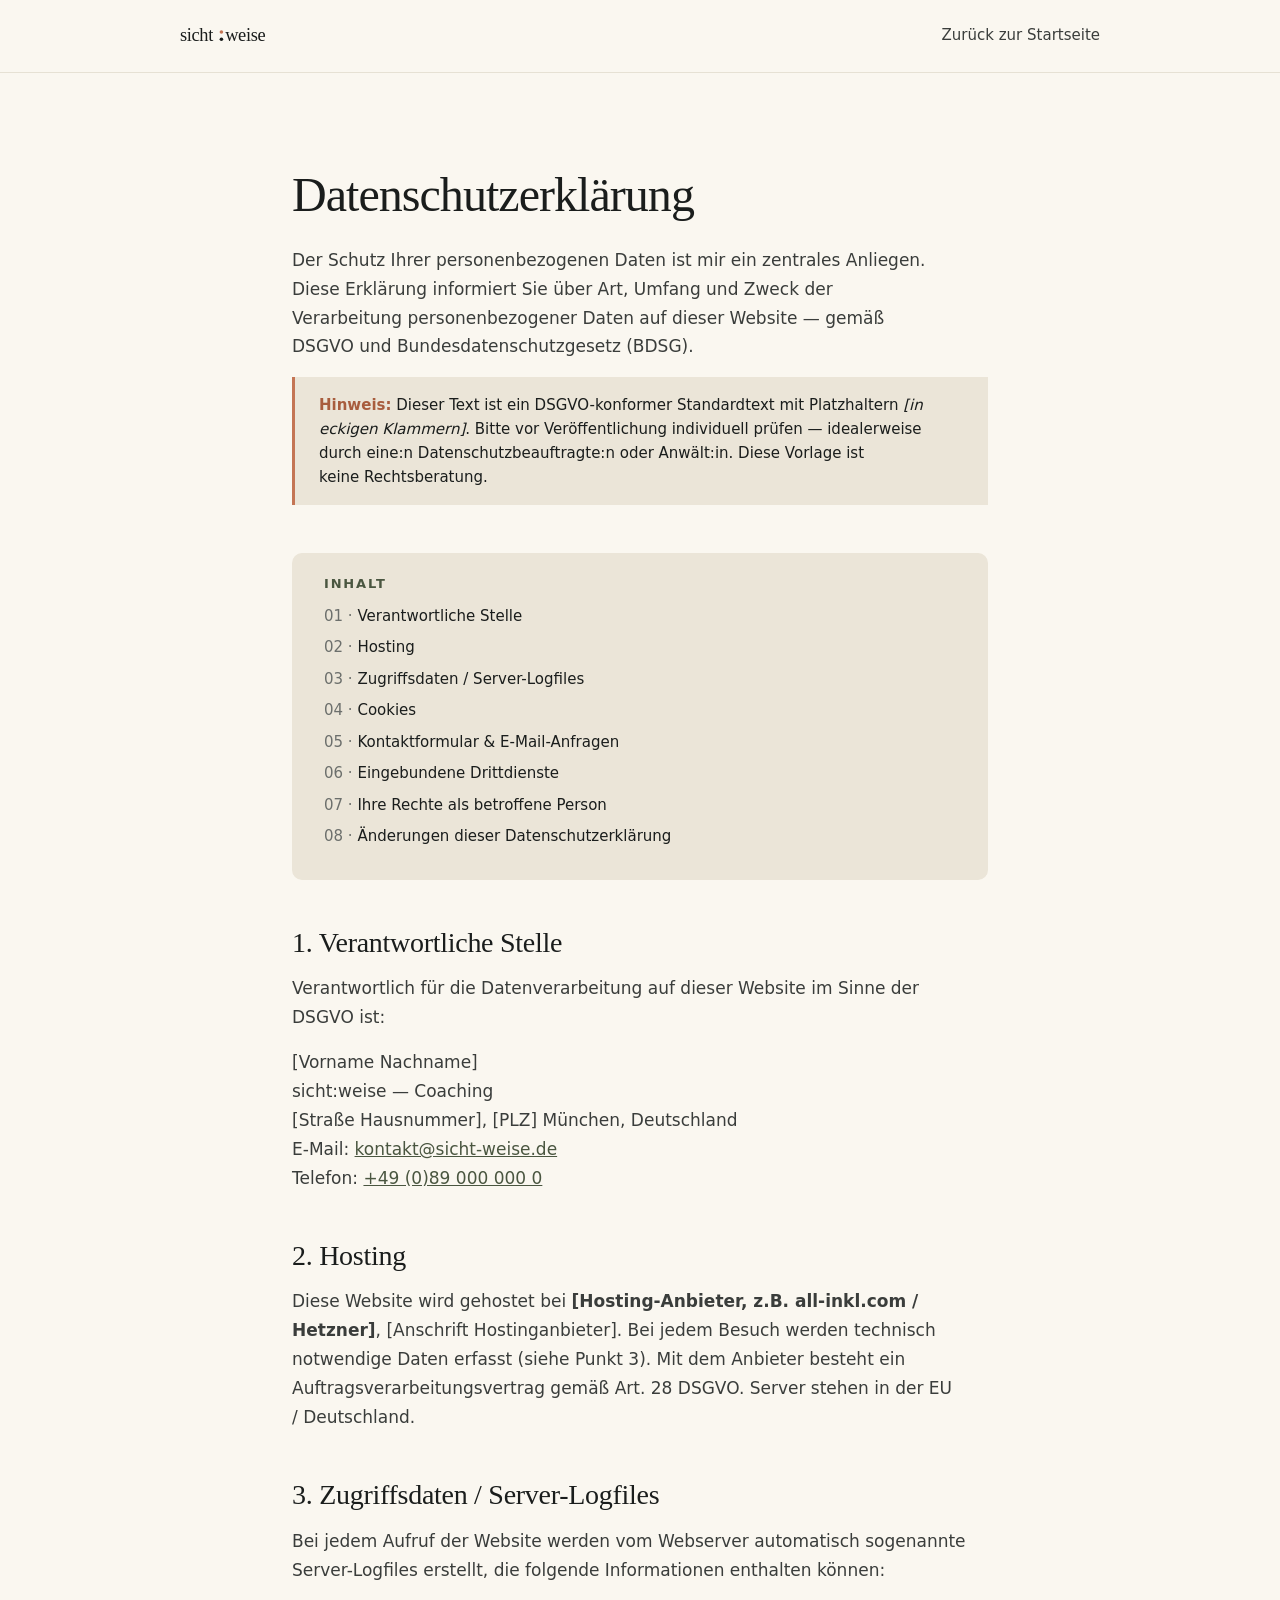
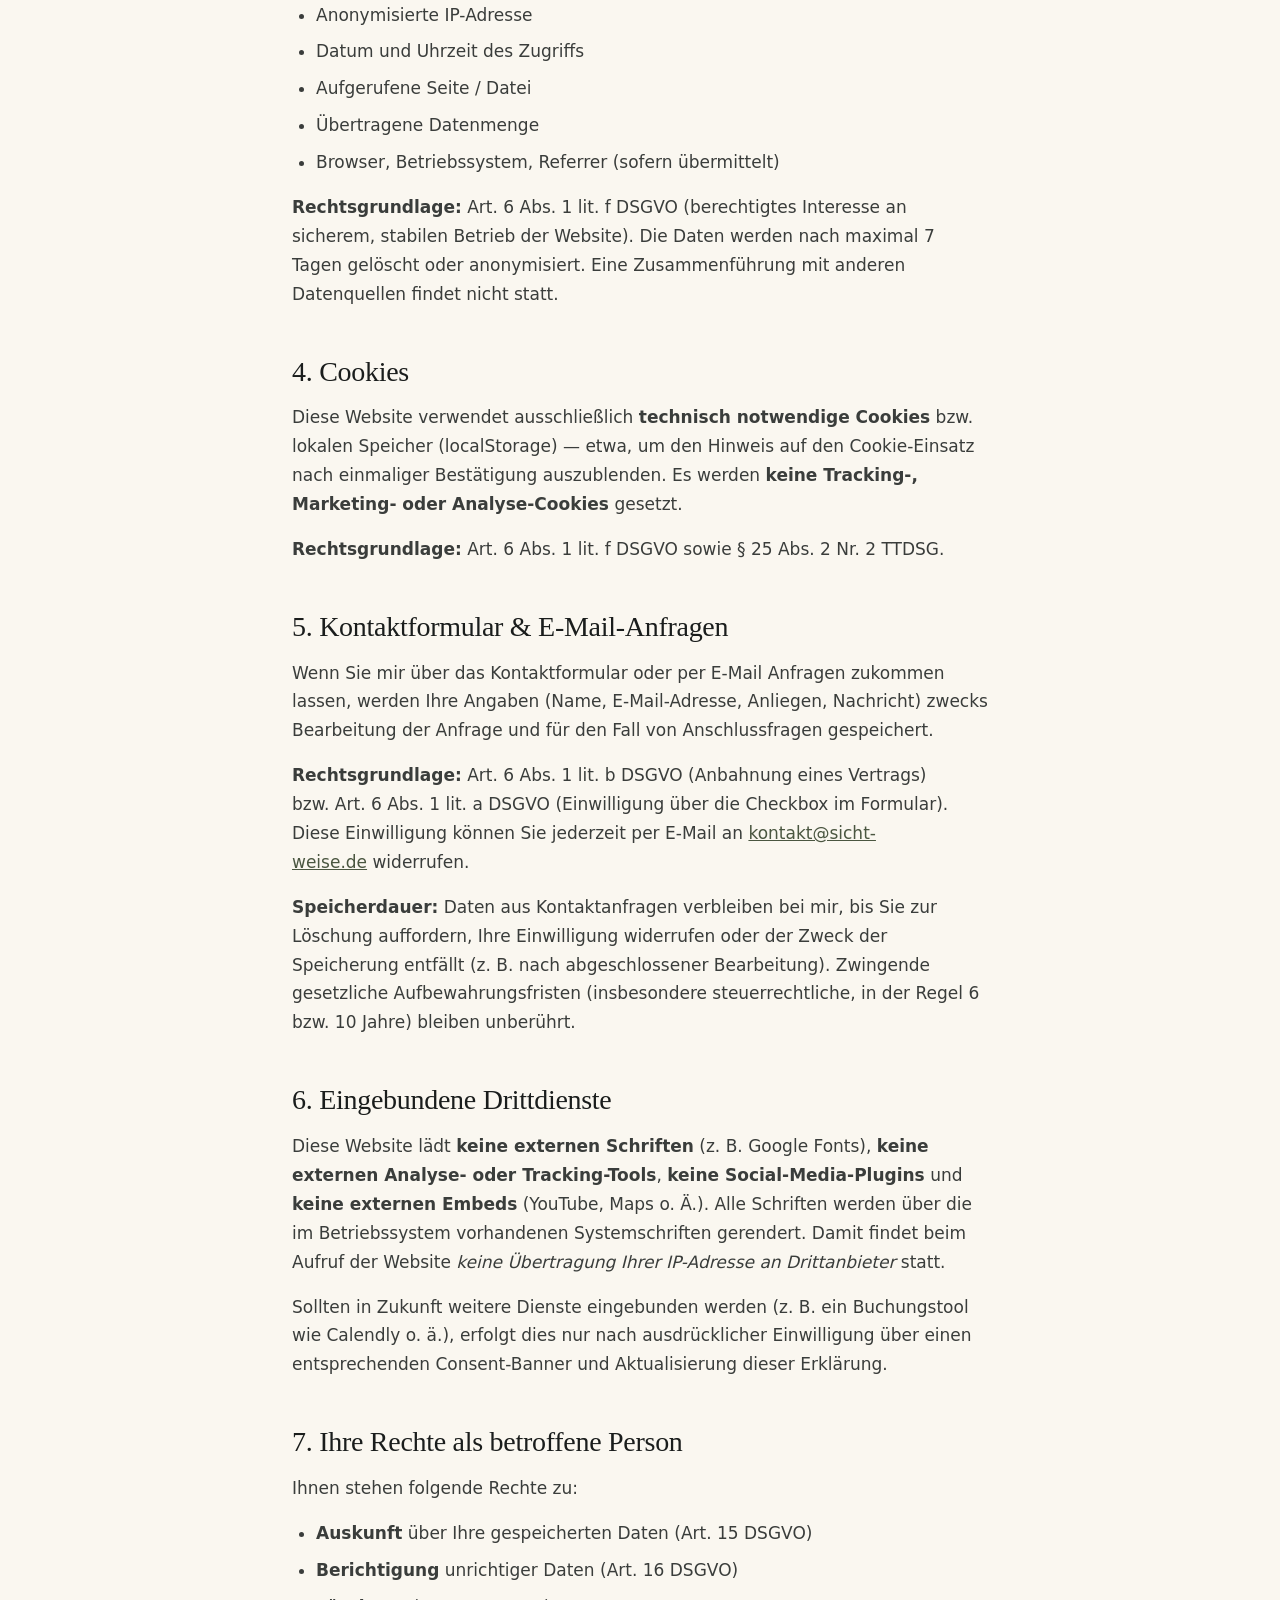
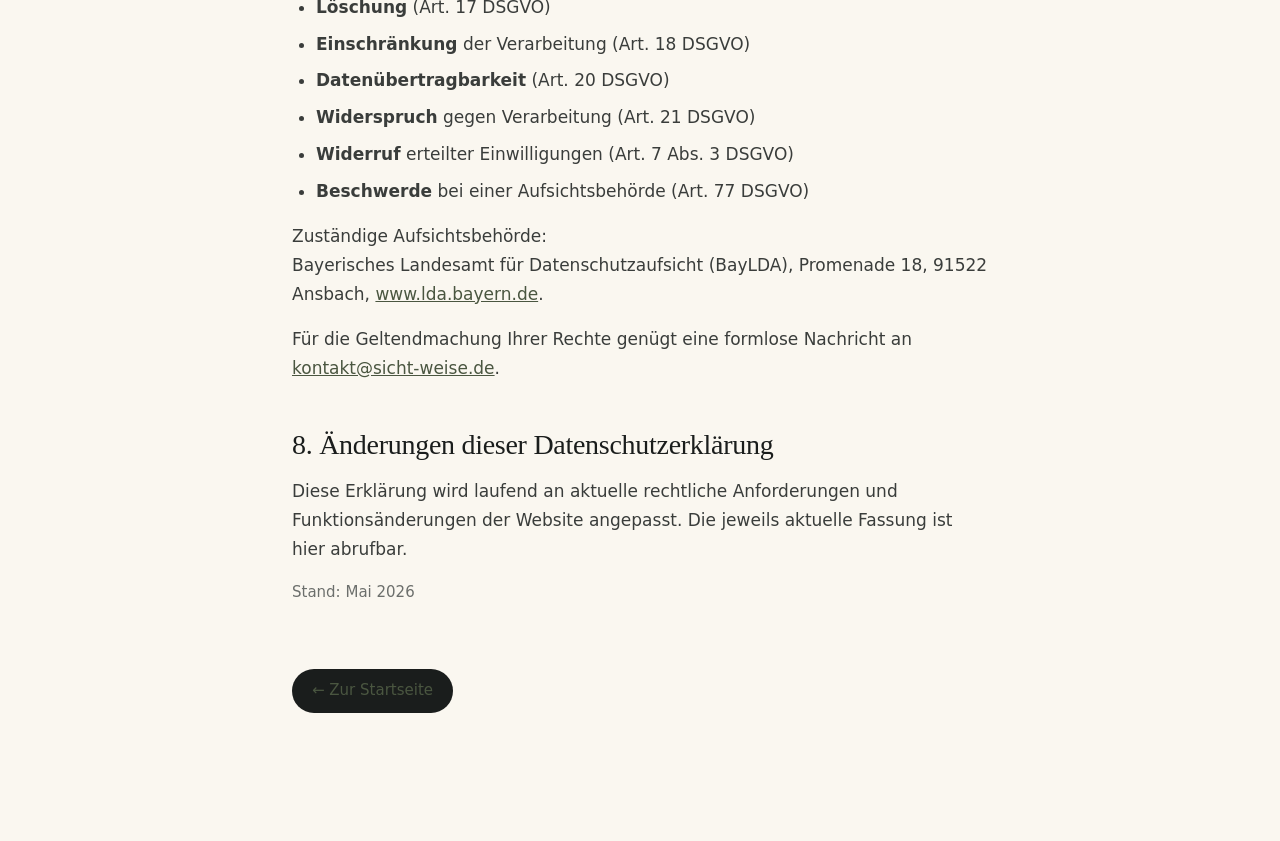
==== datenschutz.html @ 98a250e6 "Initial implementation of sicht:weise landing page Hub page with logo system, design tokens, two lan" ====
<!DOCTYPE html>
<html lang="de">
<head>
<meta charset="UTF-8" />
<meta name="viewport" content="width=device-width, initial-scale=1" />
<title>Datenschutzerklärung — sicht:weise</title>
<meta name="description" content="Datenschutzerklärung gemäß DSGVO für sicht:weise. Keine externen Tracker, keine Drittanbieter-Fonts, transparente Datenverarbeitung." />
<meta name="robots" content="noindex, follow" />
<link rel="icon" type="image/svg+xml" href="assets/logo-mark.svg" />
<link rel="stylesheet" href="styles/tokens.css" />
<style>
  body { background: var(--paper); }
  .legal-nav { border-bottom: 1px solid var(--line-soft); padding: var(--s-5) var(--s-6); }
  .legal-nav__inner { max-width: 920px; margin: 0 auto; display: flex; justify-content: space-between; align-items: center; }
  .legal-nav img { height: 24px; }
  .legal-nav a { color: var(--ink-soft); text-decoration: none; font-size: var(--t-sm); }
  .legal-nav a:hover { color: var(--ink); }
  main.legal { max-width: 760px; margin: 0 auto; padding: var(--s-9) var(--s-6) var(--s-10); }
  .legal h1 { font-family: var(--serif); font-size: var(--t-3xl); font-weight: 400; letter-spacing: -0.02em; margin-bottom: var(--s-5); color: var(--ink); }
  .legal__intro { font-size: var(--t-md); color: var(--ink-soft); line-height: 1.65; margin-bottom: var(--s-8); max-width: 60ch; }
  .legal h2 { font-family: var(--serif); font-size: var(--t-xl); font-weight: 400; letter-spacing: -0.01em; margin: var(--s-7) 0 var(--s-4); color: var(--ink); }
  .legal h3 { font-family: var(--serif); font-size: var(--t-lg); font-weight: 400; margin: var(--s-5) 0 var(--s-3); color: var(--ink); }
  .legal p, .legal li { font-size: var(--t-base); line-height: 1.7; color: var(--ink-soft); margin-bottom: var(--s-4); }
  .legal a { color: var(--sage-deep); }
  .legal__placeholder { background: var(--cream-deep); border-left: 3px solid var(--clay); padding: var(--s-4) var(--s-5); margin-bottom: var(--s-7); font-size: var(--t-sm); line-height: 1.6; color: var(--ink); }
  .legal__placeholder strong { color: var(--clay-deep); }
  .legal ul { padding-left: var(--s-5); margin-bottom: var(--s-4); }
  .legal ul li { list-style: disc; margin-bottom: var(--s-2); }
  .legal__back { display: inline-block; margin-top: var(--s-7); padding: 10px 20px; background: var(--ink); color: var(--paper); text-decoration: none; border-radius: 999px; font-size: var(--t-sm); }
  .toc { background: var(--cream-deep); padding: var(--s-5) var(--s-6); margin-bottom: var(--s-7); border-radius: var(--radius-lg); }
  .toc h4 { font-size: var(--t-xs); letter-spacing: 0.14em; text-transform: uppercase; color: var(--sage-deep); margin-bottom: var(--s-3); font-weight: 600; }
  .toc ol { counter-reset: toc; padding: 0; }
  .toc li { font-size: var(--t-sm); margin-bottom: 6px; color: var(--ink); counter-increment: toc; list-style: none; }
  .toc li::before { content: counter(toc, decimal-leading-zero) "  ·  "; color: var(--ink-mute); }
  .toc a { color: var(--ink); text-decoration: none; }
  .toc a:hover { color: var(--sage-deep); }
</style>
</head>
<body>
<nav class="legal-nav" aria-label="Hauptnavigation">
  <div class="legal-nav__inner">
    <a href="index.html" aria-label="Zur Startseite"><img src="assets/logo.svg" alt="sicht:weise" /></a>
    <a href="index.html">Zurück zur Startseite</a>
  </div>
</nav>

<main class="legal">
  <h1>Datenschutzerklärung</h1>
  <p class="legal__intro">
    Der Schutz Ihrer personenbezogenen Daten ist mir ein zentrales Anliegen. Diese Erklärung
    informiert Sie über Art, Umfang und Zweck der Verarbeitung personenbezogener Daten
    auf dieser Website — gemäß DSGVO und Bundesdatenschutzgesetz (BDSG).
  </p>

  <div class="legal__placeholder">
    <strong>Hinweis:</strong> Dieser Text ist ein DSGVO-konformer Standardtext mit Platzhaltern
    <em>[in eckigen Klammern]</em>. Bitte vor Veröffentlichung individuell prüfen — idealerweise
    durch eine:n Datenschutzbeauftragte:n oder Anwält:in. Diese Vorlage ist keine Rechtsberatung.
  </div>

  <div class="toc">
    <h4>Inhalt</h4>
    <ol>
      <li><a href="#verantwortlich">Verantwortliche Stelle</a></li>
      <li><a href="#hosting">Hosting</a></li>
      <li><a href="#zugriffsdaten">Zugriffsdaten / Server-Logfiles</a></li>
      <li><a href="#cookies">Cookies</a></li>
      <li><a href="#kontakt">Kontaktformular &amp; E-Mail-Anfragen</a></li>
      <li><a href="#dienste">Eingebundene Drittdienste</a></li>
      <li><a href="#rechte">Ihre Rechte als betroffene Person</a></li>
      <li><a href="#aenderungen">Änderungen dieser Datenschutzerklärung</a></li>
    </ol>
  </div>

  <h2 id="verantwortlich">1. Verantwortliche Stelle</h2>
  <p>Verantwortlich für die Datenverarbeitung auf dieser Website im Sinne der DSGVO ist:</p>
  <p>
    [Vorname Nachname]<br />
    sicht:weise — Coaching<br />
    [Straße Hausnummer], [PLZ] München, Deutschland<br />
    E-Mail: <a href="mailto:kontakt@sicht-weise.de">kontakt@sicht-weise.de</a><br />
    Telefon: <a href="tel:+49890000000">+49 (0)89 000 000 0</a>
  </p>

  <h2 id="hosting">2. Hosting</h2>
  <p>
    Diese Website wird gehostet bei <strong>[Hosting-Anbieter, z.B. all-inkl.com / Hetzner]</strong>,
    [Anschrift Hostinganbieter]. Bei jedem Besuch werden technisch notwendige Daten erfasst
    (siehe Punkt 3). Mit dem Anbieter besteht ein Auftragsverarbeitungsvertrag gemäß
    Art. 28 DSGVO. Server stehen in der EU / Deutschland.
  </p>

  <h2 id="zugriffsdaten">3. Zugriffsdaten / Server-Logfiles</h2>
  <p>Bei jedem Aufruf der Website werden vom Webserver automatisch sogenannte Server-Logfiles erstellt, die folgende Informationen enthalten können:</p>
  <ul>
    <li>Anonymisierte IP-Adresse</li>
    <li>Datum und Uhrzeit des Zugriffs</li>
    <li>Aufgerufene Seite / Datei</li>
    <li>Übertragene Datenmenge</li>
    <li>Browser, Betriebssystem, Referrer (sofern übermittelt)</li>
  </ul>
  <p>
    <strong>Rechtsgrundlage:</strong> Art. 6 Abs. 1 lit. f DSGVO (berechtigtes Interesse an
    sicherem, stabilen Betrieb der Website). Die Daten werden nach maximal 7 Tagen gelöscht
    oder anonymisiert. Eine Zusammenführung mit anderen Datenquellen findet nicht statt.
  </p>

  <h2 id="cookies">4. Cookies</h2>
  <p>
    Diese Website verwendet ausschließlich <strong>technisch notwendige Cookies</strong>
    bzw. lokalen Speicher (localStorage) — etwa, um den Hinweis auf den Cookie-Einsatz
    nach einmaliger Bestätigung auszublenden. Es werden <strong>keine Tracking-, Marketing-
    oder Analyse-Cookies</strong> gesetzt.
  </p>
  <p><strong>Rechtsgrundlage:</strong> Art. 6 Abs. 1 lit. f DSGVO sowie § 25 Abs. 2 Nr. 2 TTDSG.</p>

  <h2 id="kontakt">5. Kontaktformular &amp; E-Mail-Anfragen</h2>
  <p>
    Wenn Sie mir über das Kontaktformular oder per E-Mail Anfragen zukommen lassen, werden
    Ihre Angaben (Name, E-Mail-Adresse, Anliegen, Nachricht) zwecks Bearbeitung der Anfrage
    und für den Fall von Anschlussfragen gespeichert.
  </p>
  <p>
    <strong>Rechtsgrundlage:</strong> Art. 6 Abs. 1 lit. b DSGVO (Anbahnung eines Vertrags)
    bzw. Art. 6 Abs. 1 lit. a DSGVO (Einwilligung über die Checkbox im Formular).
    Diese Einwilligung können Sie jederzeit per E-Mail an
    <a href="mailto:kontakt@sicht-weise.de">kontakt@sicht-weise.de</a> widerrufen.
  </p>
  <p>
    <strong>Speicherdauer:</strong> Daten aus Kontaktanfragen verbleiben bei mir, bis Sie zur
    Löschung auffordern, Ihre Einwilligung widerrufen oder der Zweck der Speicherung entfällt
    (z. B. nach abgeschlossener Bearbeitung). Zwingende gesetzliche Aufbewahrungsfristen
    (insbesondere steuerrechtliche, in der Regel 6 bzw. 10 Jahre) bleiben unberührt.
  </p>

  <h2 id="dienste">6. Eingebundene Drittdienste</h2>
  <p>
    Diese Website lädt <strong>keine externen Schriften</strong> (z. B. Google Fonts),
    <strong>keine externen Analyse- oder Tracking-Tools</strong>, <strong>keine Social-Media-Plugins</strong>
    und <strong>keine externen Embeds</strong> (YouTube, Maps o. Ä.). Alle Schriften
    werden über die im Betriebssystem vorhandenen Systemschriften gerendert. Damit
    findet beim Aufruf der Website <em>keine Übertragung Ihrer IP-Adresse an Drittanbieter</em> statt.
  </p>
  <p>
    Sollten in Zukunft weitere Dienste eingebunden werden (z. B. ein Buchungstool wie
    Calendly o. ä.), erfolgt dies nur nach ausdrücklicher Einwilligung über einen
    entsprechenden Consent-Banner und Aktualisierung dieser Erklärung.
  </p>

  <h2 id="rechte">7. Ihre Rechte als betroffene Person</h2>
  <p>Ihnen stehen folgende Rechte zu:</p>
  <ul>
    <li><strong>Auskunft</strong> über Ihre gespeicherten Daten (Art. 15 DSGVO)</li>
    <li><strong>Berichtigung</strong> unrichtiger Daten (Art. 16 DSGVO)</li>
    <li><strong>Löschung</strong> (Art. 17 DSGVO)</li>
    <li><strong>Einschränkung</strong> der Verarbeitung (Art. 18 DSGVO)</li>
    <li><strong>Datenübertragbarkeit</strong> (Art. 20 DSGVO)</li>
    <li><strong>Widerspruch</strong> gegen Verarbeitung (Art. 21 DSGVO)</li>
    <li><strong>Widerruf</strong> erteilter Einwilligungen (Art. 7 Abs. 3 DSGVO)</li>
    <li><strong>Beschwerde</strong> bei einer Aufsichtsbehörde (Art. 77 DSGVO)</li>
  </ul>
  <p>
    Zuständige Aufsichtsbehörde:<br />
    Bayerisches Landesamt für Datenschutzaufsicht (BayLDA), Promenade 18, 91522 Ansbach,
    <a href="https://www.lda.bayern.de" target="_blank" rel="noopener noreferrer">www.lda.bayern.de</a>.
  </p>
  <p>
    Für die Geltendmachung Ihrer Rechte genügt eine formlose Nachricht an
    <a href="mailto:kontakt@sicht-weise.de">kontakt@sicht-weise.de</a>.
  </p>

  <h2 id="aenderungen">8. Änderungen dieser Datenschutzerklärung</h2>
  <p>
    Diese Erklärung wird laufend an aktuelle rechtliche Anforderungen und Funktionsänderungen
    der Website angepasst. Die jeweils aktuelle Fassung ist hier abrufbar.
  </p>
  <p style="color: var(--ink-mute); font-size: var(--t-sm);">Stand: Mai 2026</p>

  <a class="legal__back" href="index.html">← Zur Startseite</a>
</main>
</body>
</html>
---- styles/tokens.css ----
/* sicht:weise — design tokens
   Shared across both landing page variants.
   No external font loading (DSGVO: keine externen Schriften nachgeladen). */

:root {
  /* Core palette — warm, calm, considered */
  --ink: #1a1d1c;          /* near-black, for type */
  --ink-soft: #3a3d3b;     /* secondary text */
  --ink-mute: #6c6f6c;     /* tertiary, captions */
  --cream: #f4efe6;        /* warm off-white, primary BG */
  --cream-deep: #ebe5d8;   /* secondary BG, cards */
  --paper: #faf7f0;        /* lightest BG */
  --sage: #6b7a5a;         /* calm green, mindful accent */
  --sage-deep: #4a5640;
  --sage-mist: #c8cfc0;
  --clay: #c47554;         /* warm terracotta, energy accent */
  --clay-deep: #a85d3e;
  --line: #d8d4c8;         /* hairlines */
  --line-soft: #e6e1d4;

  /* Type stacks — system only, no @font-face */
  --serif: "Iowan Old Style", "Palatino Linotype", "Palatino",
            "Book Antiqua", Georgia, "Times New Roman", serif;
  --sans:  ui-sans-serif, system-ui, -apple-system, "Segoe UI",
            "Helvetica Neue", Helvetica, Arial, sans-serif;
  --mono:  ui-monospace, "SF Mono", Menlo, Consolas, monospace;

  /* Spacing — based on a 4px grid, soft rhythm */
  --s-1: 4px;
  --s-2: 8px;
  --s-3: 12px;
  --s-4: 16px;
  --s-5: 24px;
  --s-6: 32px;
  --s-7: 48px;
  --s-8: 64px;
  --s-9: 96px;
  --s-10: 128px;
  --s-11: 160px;

  /* Type scale */
  --t-xs: 13px;
  --t-sm: 15px;
  --t-base: 17px;
  --t-md: 19px;
  --t-lg: 22px;
  --t-xl: 28px;
  --t-2xl: 36px;
  --t-3xl: 48px;
  --t-4xl: 64px;
  --t-5xl: 88px;
  --t-6xl: 120px;

  --radius-sm: 2px;
  --radius: 4px;
  --radius-lg: 10px;

  --container: 1200px;
  --measure: 64ch;
}

/* Reset — minimal */
*, *::before, *::after { box-sizing: border-box; }
html { -webkit-text-size-adjust: 100%; scroll-behavior: smooth; }
body {
  margin: 0;
  font-family: var(--sans);
  font-size: var(--t-base);
  line-height: 1.55;
  color: var(--ink);
  background: var(--cream);
  -webkit-font-smoothing: antialiased;
  text-rendering: optimizeLegibility;
  text-wrap: pretty;
}
img, svg, video { display: block; max-width: 100%; height: auto; }
a { color: inherit; }
button { font: inherit; cursor: pointer; }
h1, h2, h3, h4, h5, h6 { margin: 0; font-weight: 500; line-height: 1.1; }
p { margin: 0; }
ul, ol { margin: 0; padding: 0; list-style: none; }

/* Skip link — a11y */
.skip-link {
  position: absolute; left: -9999px; top: 0;
  background: var(--ink); color: var(--cream);
  padding: var(--s-3) var(--s-4); z-index: 1000;
  text-decoration: none;
}
.skip-link:focus { left: var(--s-4); top: var(--s-4); }

/* Shared placeholder portrait (no real photo yet) */
.portrait-placeholder {
  position: relative;
  background: linear-gradient(160deg, var(--sage-mist), var(--cream-deep));
  overflow: hidden;
}
.portrait-placeholder::before {
  content: "";
  position: absolute; inset: 0;
  background:
    radial-gradient(ellipse at 50% 35%, rgba(107,122,90,0.35), transparent 55%),
    radial-gradient(ellipse at 50% 75%, rgba(196,117,84,0.18), transparent 60%);
}
.portrait-placeholder::after {
  content: "Portrait \00B7 Platzhalter";
  position: absolute; left: 50%; bottom: var(--s-4);
  transform: translateX(-50%);
  font: 500 11px/1 var(--sans);
  letter-spacing: 0.12em;
  text-transform: uppercase;
  color: var(--ink-soft);
  background: rgba(244,239,230,0.85);
  padding: 6px 10px;
  border-radius: 999px;
}

/* Cookie banner — minimal, essential-only */
.cookie-banner {
  position: fixed; left: 50%; bottom: var(--s-5);
  transform: translateX(-50%);
  width: min(720px, calc(100% - var(--s-5) * 2));
  background: var(--ink); color: var(--cream);
  padding: var(--s-5);
  display: flex; gap: var(--s-5);
  align-items: center; flex-wrap: wrap;
  font-size: var(--t-sm); line-height: 1.5;
  z-index: 900;
  box-shadow: 0 24px 60px -20px rgba(0,0,0,0.35);
}
.cookie-banner[hidden] { display: none !important; }
.cookie-banner p { flex: 1 1 280px; }
.cookie-banner a { text-decoration: underline; color: var(--cream); }
.cookie-banner button {
  background: var(--cream); color: var(--ink);
  border: none; padding: 10px 20px;
  font-weight: 600; font-size: var(--t-sm);
  letter-spacing: 0.02em;
  border-radius: var(--radius);
}
.cookie-banner button:hover { background: #fff; }

/* Reduced motion */
@media (prefers-reduced-motion: reduce) {
  *, *::before, *::after {
    animation-duration: 0.001ms !important;
    transition-duration: 0.001ms !important;
  }
  html { scroll-behavior: auto; }
}
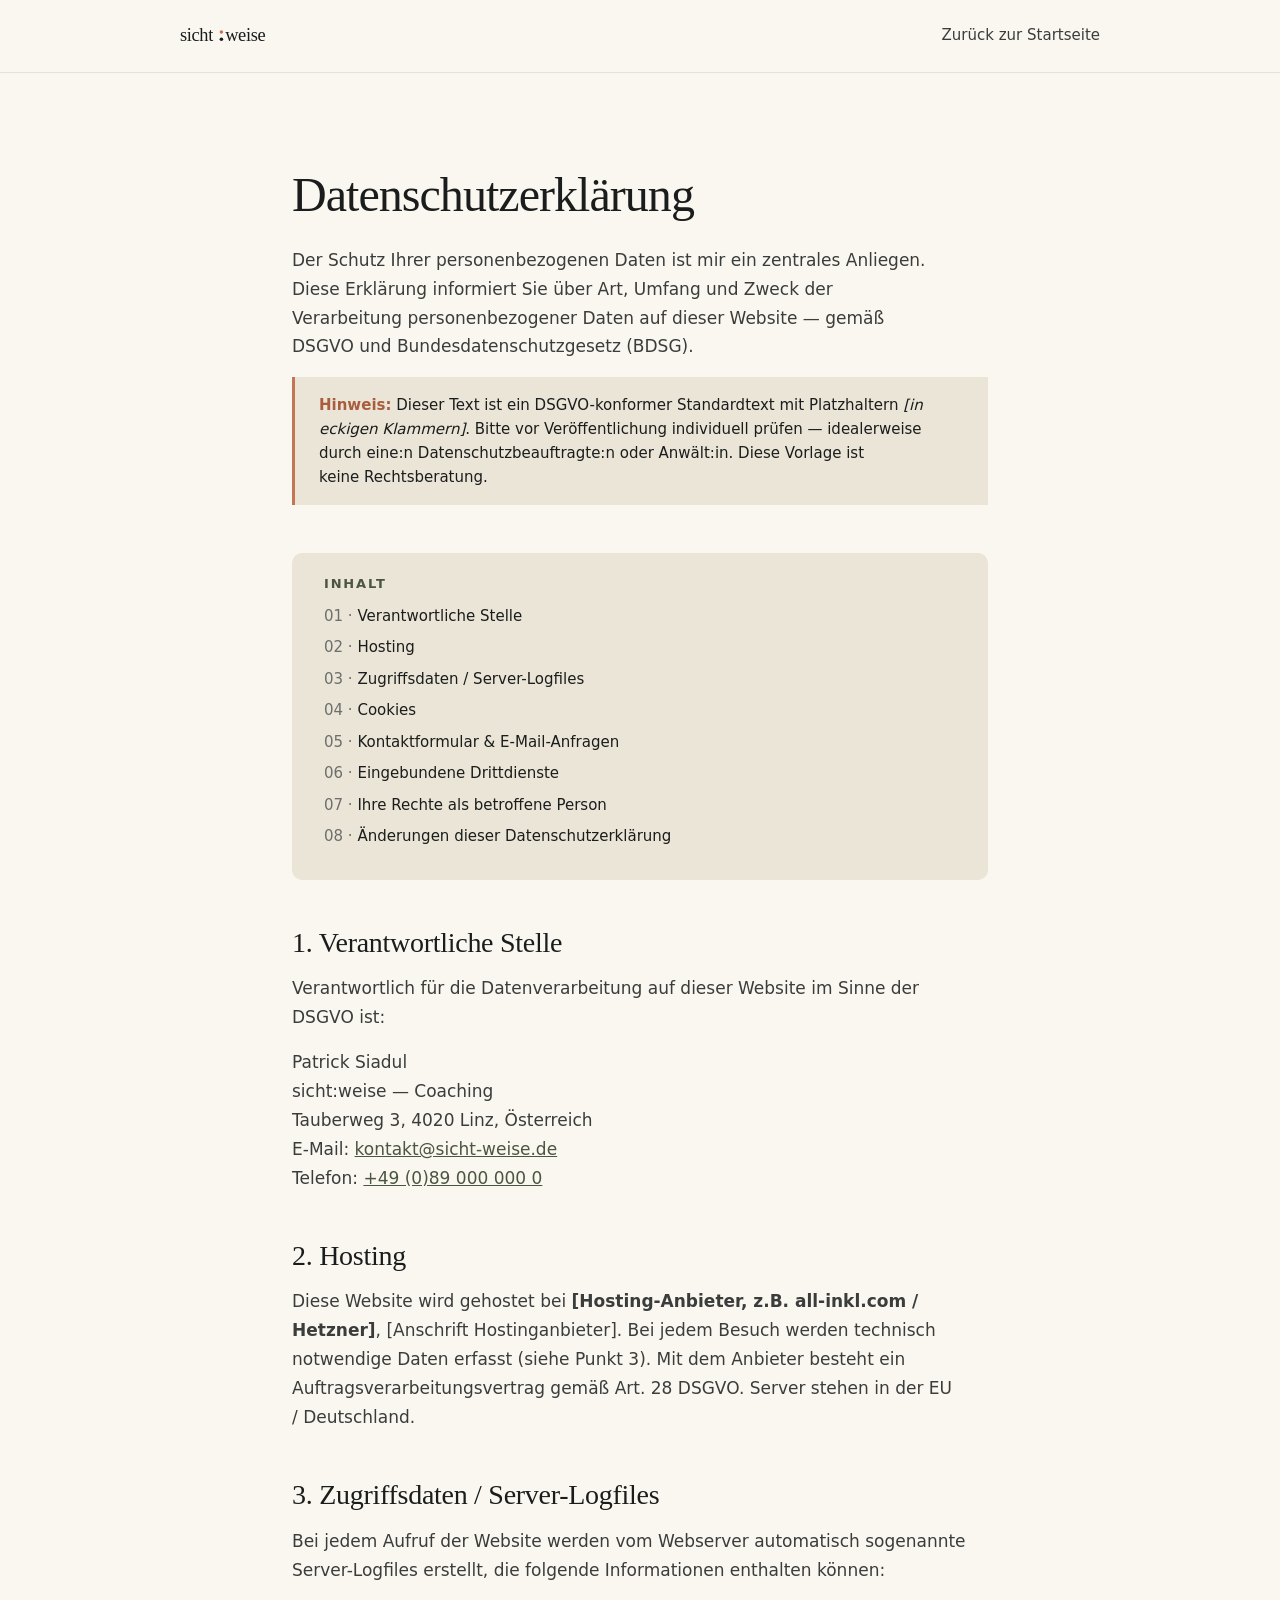
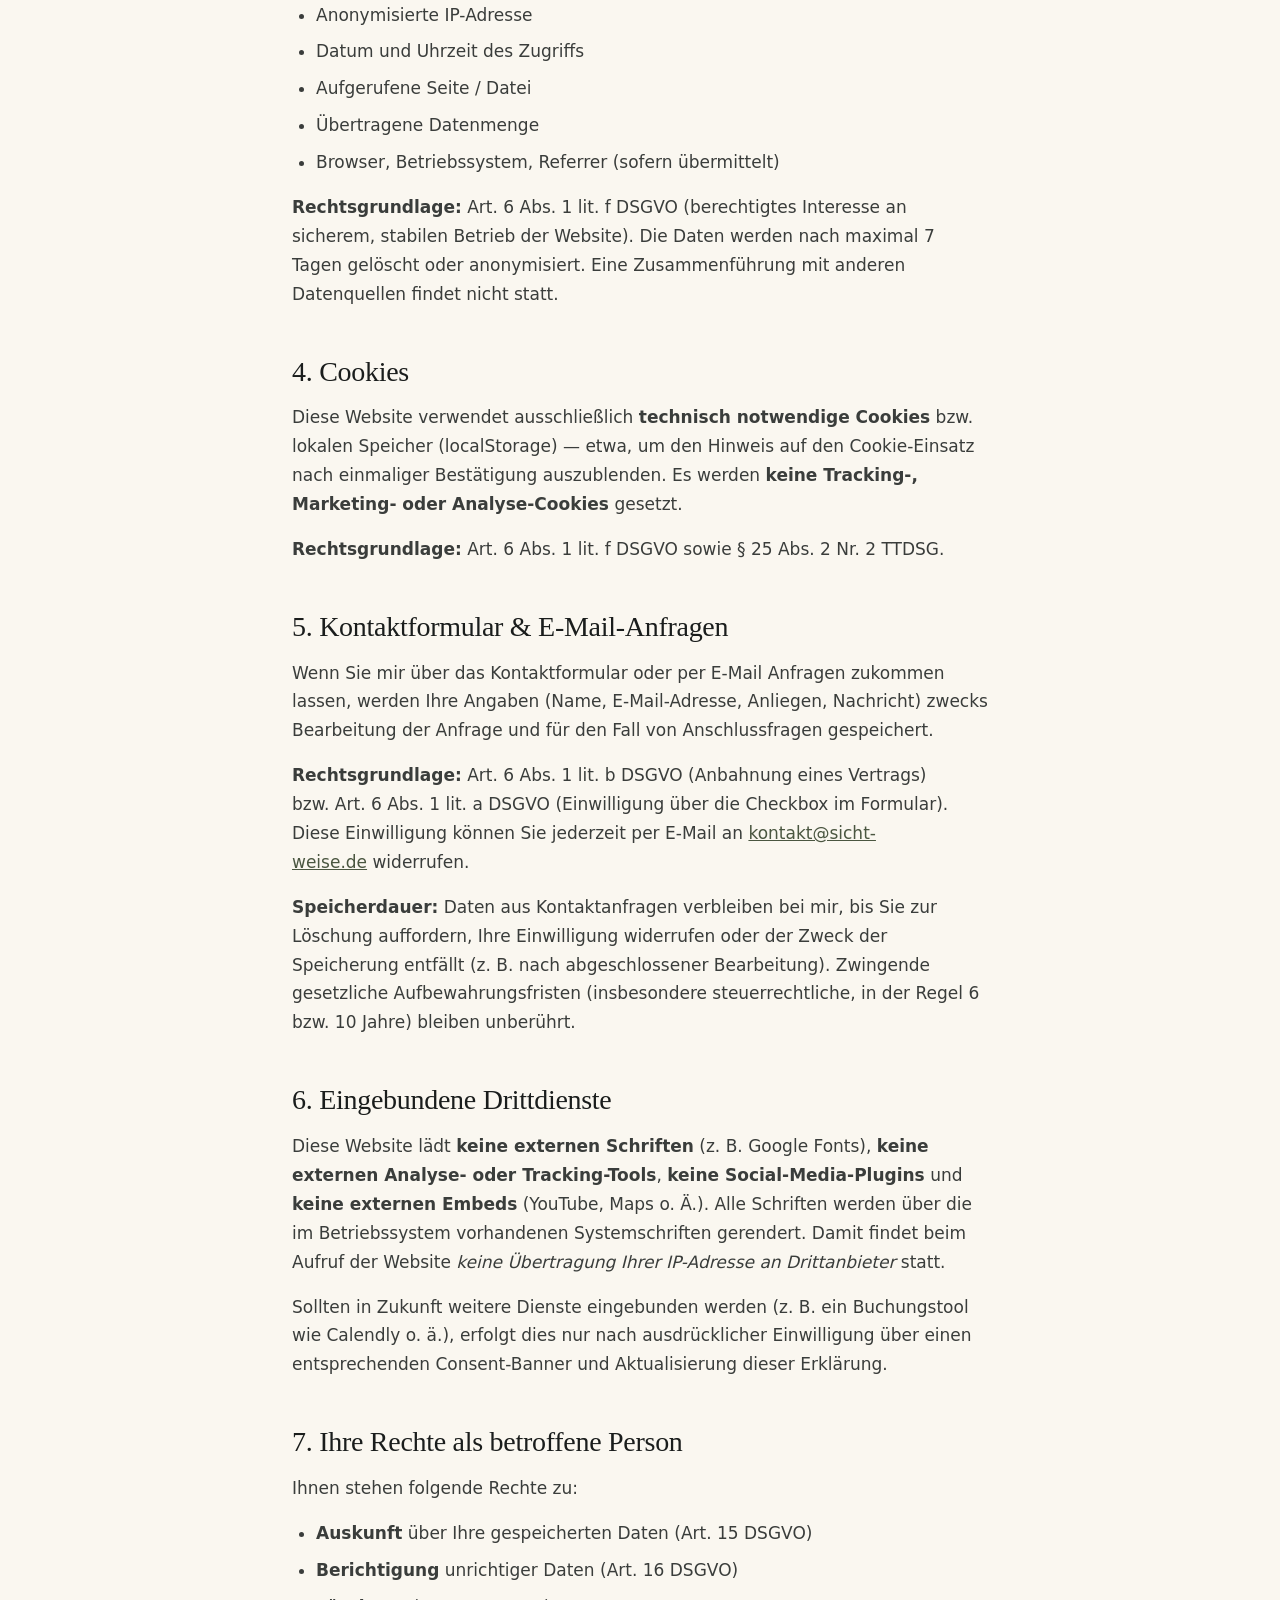
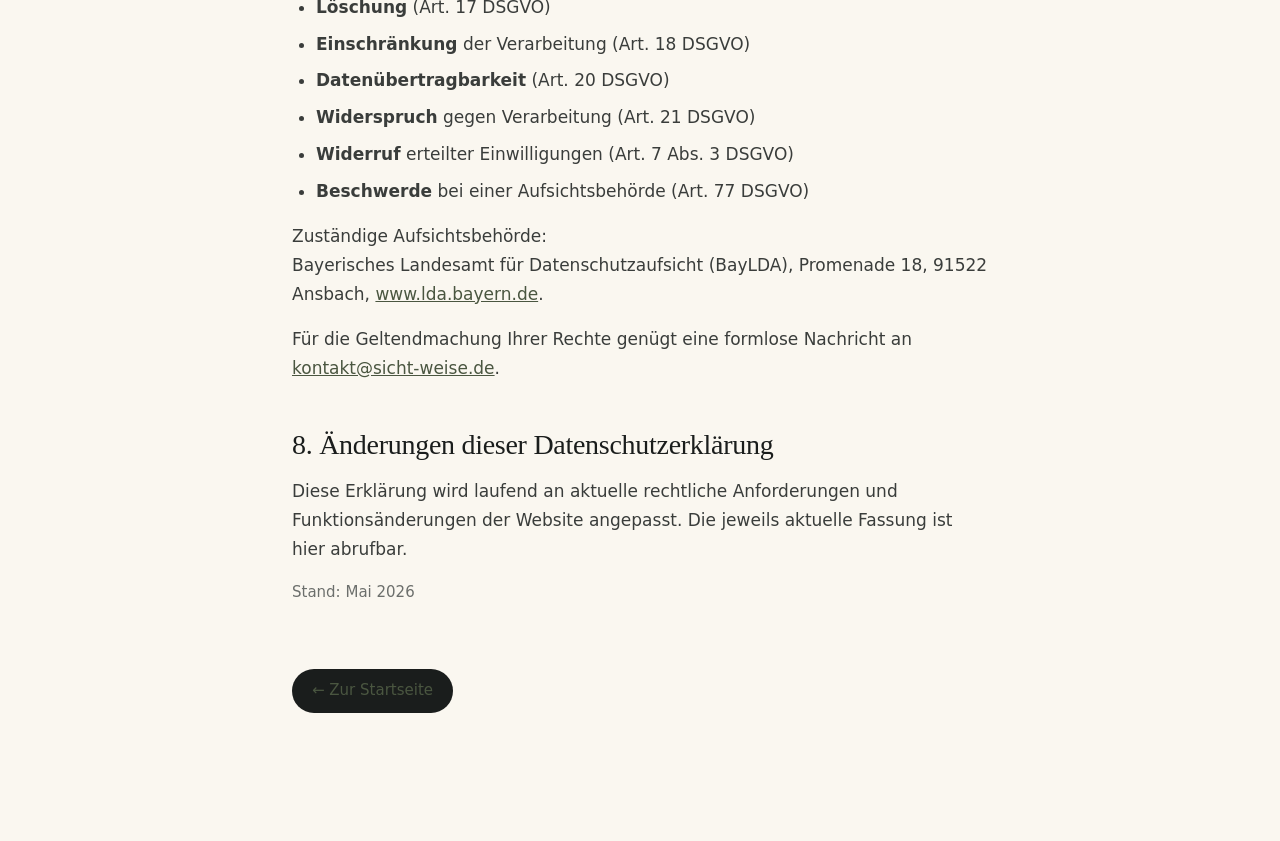
==== commit 3b057f9e: "Fill in real contact details: Patrick Siadul, Tauberweg 3, Linz Replace all [Vorname Nachname] and [" ====
--- a/datenschutz.html
+++ b/datenschutz.html
@@ -75,9 +75,9 @@
   <h2 id="verantwortlich">1. Verantwortliche Stelle</h2>
   <p>Verantwortlich für die Datenverarbeitung auf dieser Website im Sinne der DSGVO ist:</p>
   <p>
-    [Vorname Nachname]<br />
+    Patrick Siadul<br />
     sicht:weise — Coaching<br />
-    [Straße Hausnummer], [PLZ] München, Deutschland<br />
+    Tauberweg 3, 4020 Linz, Österreich<br />
     E-Mail: <a href="mailto:kontakt@sicht-weise.de">kontakt@sicht-weise.de</a><br />
     Telefon: <a href="tel:+49890000000">+49 (0)89 000 000 0</a>
   </p>
--- a/styles/tokens.css
+++ b/styles/tokens.css
@@ -1,65 +1,64 @@
 /* sicht:weise — design tokens
-   Shared across both landing page variants.
    No external font loading (DSGVO: keine externen Schriften nachgeladen). */
 
 :root {
-  /* Core palette — warm, calm, considered */
-  --ink: #1a1d1c;          /* near-black, for type */
-  --ink-soft: #3a3d3b;     /* secondary text */
-  --ink-mute: #6c6f6c;     /* tertiary, captions */
-  --cream: #f4efe6;        /* warm off-white, primary BG */
-  --cream-deep: #ebe5d8;   /* secondary BG, cards */
-  --paper: #faf7f0;        /* lightest BG */
-  --sage: #6b7a5a;         /* calm green, mindful accent */
-  --sage-deep: #4a5640;
-  --sage-mist: #c8cfc0;
-  --clay: #c47554;         /* warm terracotta, energy accent */
-  --clay-deep: #a85d3e;
-  --line: #d8d4c8;         /* hairlines */
-  --line-soft: #e6e1d4;
+  /* ── Core palette ─────────────────────────────────── */
+  --ink:        #1a1d1c;   /* near-black, primary BG + type */
+  --ink-soft:   #3a3d3b;   /* secondary text */
+  --ink-mute:   #6c6f6c;   /* tertiary, captions */
+  --cream:      #f4efe6;   /* warm off-white */
+  --cream-deep: #ebe5d8;   /* card / section BG */
+  --paper:      #faf7f0;   /* lightest BG */
+  --sage:       #6b7a5a;
+  --sage-deep:  #4a5640;
+  --sage-mist:  #c8cfc0;
+  --clay:       #c47554;   /* primary accent — terracotta */
+  --clay-deep:  #a85d3e;
+  --line:       #d8d4c8;
+  --line-soft:  #e6e1d4;
 
-  /* Type stacks — system only, no @font-face */
+  /* ── Type stacks — system only, no @font-face ─────── */
   --serif: "Iowan Old Style", "Palatino Linotype", "Palatino",
-            "Book Antiqua", Georgia, "Times New Roman", serif;
+           "Book Antiqua", Georgia, "Times New Roman", serif;
   --sans:  ui-sans-serif, system-ui, -apple-system, "Segoe UI",
-            "Helvetica Neue", Helvetica, Arial, sans-serif;
+           "Helvetica Neue", Helvetica, Arial, sans-serif;
   --mono:  ui-monospace, "SF Mono", Menlo, Consolas, monospace;
 
-  /* Spacing — based on a 4px grid, soft rhythm */
-  --s-1: 4px;
-  --s-2: 8px;
-  --s-3: 12px;
-  --s-4: 16px;
-  --s-5: 24px;
-  --s-6: 32px;
-  --s-7: 48px;
-  --s-8: 64px;
-  --s-9: 96px;
+  /* ── Spacing — 4px grid ───────────────────────────── */
+  --s-1:  4px;
+  --s-2:  8px;
+  --s-3:  12px;
+  --s-4:  16px;
+  --s-5:  24px;
+  --s-6:  32px;
+  --s-7:  48px;
+  --s-8:  64px;
+  --s-9:  96px;
   --s-10: 128px;
   --s-11: 160px;
 
-  /* Type scale */
-  --t-xs: 13px;
-  --t-sm: 15px;
+  /* ── Type scale ───────────────────────────────────── */
+  --t-xs:   13px;
+  --t-sm:   15px;
   --t-base: 17px;
-  --t-md: 19px;
-  --t-lg: 22px;
-  --t-xl: 28px;
-  --t-2xl: 36px;
-  --t-3xl: 48px;
-  --t-4xl: 64px;
-  --t-5xl: 88px;
-  --t-6xl: 120px;
+  --t-md:   19px;
+  --t-lg:   22px;
+  --t-xl:   28px;
+  --t-2xl:  36px;
+  --t-3xl:  48px;
+  --t-4xl:  64px;
+  --t-5xl:  88px;
+  --t-6xl:  120px;
 
+  /* ── Radii / containers ───────────────────────────── */
   --radius-sm: 2px;
-  --radius: 4px;
+  --radius:    4px;
   --radius-lg: 10px;
-
-  --container: 1200px;
-  --measure: 64ch;
+  --container: 1320px;
+  --measure:   64ch;
 }
 
-/* Reset — minimal */
+/* ── Minimal reset ────────────────────────────────────── */
 *, *::before, *::after { box-sizing: border-box; }
 html { -webkit-text-size-adjust: 100%; scroll-behavior: smooth; }
 body {
@@ -80,7 +79,7 @@
 p { margin: 0; }
 ul, ol { margin: 0; padding: 0; list-style: none; }
 
-/* Skip link — a11y */
+/* ── Skip link ────────────────────────────────────────── */
 .skip-link {
   position: absolute; left: -9999px; top: 0;
   background: var(--ink); color: var(--cream);
@@ -89,7 +88,7 @@
 }
 .skip-link:focus { left: var(--s-4); top: var(--s-4); }
 
-/* Shared placeholder portrait (no real photo yet) */
+/* ── Portrait placeholder ─────────────────────────────── */
 .portrait-placeholder {
   position: relative;
   background: linear-gradient(160deg, var(--sage-mist), var(--cream-deep));
@@ -115,7 +114,7 @@
   border-radius: 999px;
 }
 
-/* Cookie banner — minimal, essential-only */
+/* ── Cookie banner ────────────────────────────────────── */
 .cookie-banner {
   position: fixed; left: 50%; bottom: var(--s-5);
   transform: translateX(-50%);
@@ -140,7 +139,7 @@
 }
 .cookie-banner button:hover { background: #fff; }
 
-/* Reduced motion */
+/* ── Reduced motion ───────────────────────────────────── */
 @media (prefers-reduced-motion: reduce) {
   *, *::before, *::after {
     animation-duration: 0.001ms !important;
